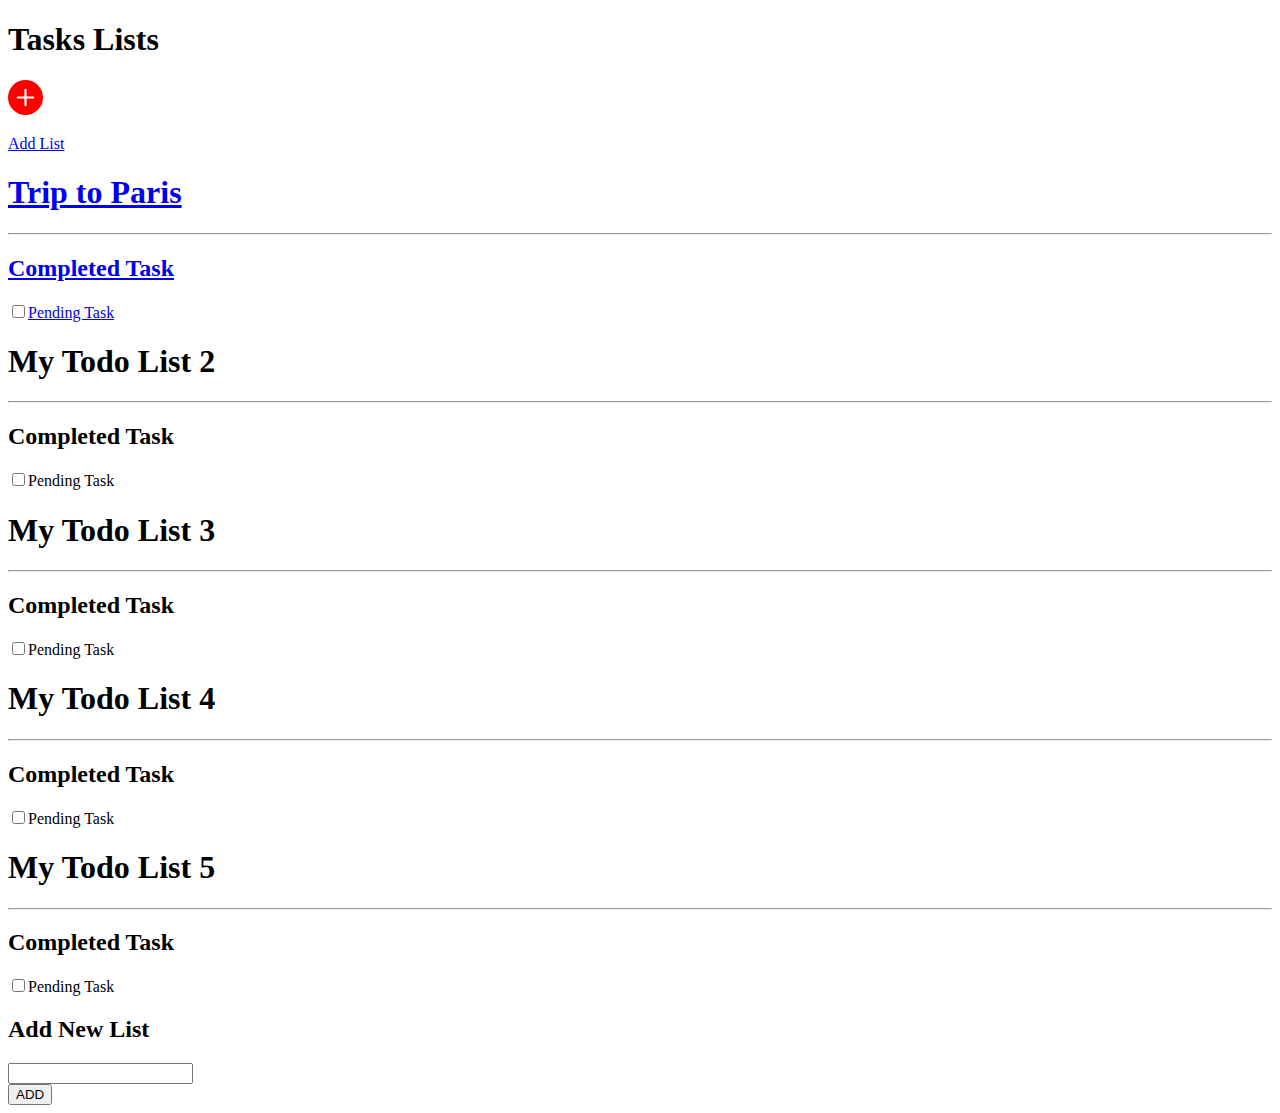
==== index.html @ 62b3f364 "Add files via upload" ====
<!DOCTYPE html>
<html lang="en">

<head>
    <meta charset="UTF-8">
    <meta http-equiv="X-UA-Compatible" content="IE=edge">
    <meta name="viewport" content="width=device-width, initial-scale=1.0">
    <link rel="stylesheet" href="./styles/index.css">
    <title>Todo-List</title>
</head>

<body>
    <div class="main-div">
        <div class="upper">
            <h1>Tasks<span> Lists</span></h1>
            <a href="#overlay">
                <div class="add-list"><svg xmlns="http://www.w3.org/2000/svg" width="35" height="35" fill="red"
                        class="bi bi-plus-circle-fill" viewBox="0 0 16 16">
                        <path
                            d="M16 8A8 8 0 1 1 0 8a8 8 0 0 1 16 0zM8.5 4.5a.5.5 0 0 0-1 0v3h-3a.5.5 0 0 0 0 1h3v3a.5.5 0 0 0 1 0v-3h3a.5.5 0 0 0 0-1h-3v-3z" />
                    </svg>
                    <p>Add List</p>
                </div>
            </a>
        </div>
        <div class="lower">
            <a href="./list.html">
                <div class="card">
                    <h1>Trip to Paris</h1>
                    <hr>
                    <h2 class="completed-task">Completed Task</h2>
                    <span><input type="checkbox" id="check-task"><label for="check-task">Pending Task</label></span>
                </div>
            </a>
            <div class="card">
                <h1>My Todo List 2</h1>
                <hr>
                <h2 class="completed-task">Completed Task</h2>
                <span><input type="checkbox" id="check-task1"><label for="check-task1">Pending Task</label></span>
            </div></a>
            <div class="card">
                <h1>My Todo List 3</h1>
                <hr>
                <h2 class="completed-task">Completed Task</h2>
                <span><input type="checkbox" id="check-task2"><label for="check-task2">Pending Task</label></span>
            </div>
            <div class="card">
                <h1>My Todo List 4</h1>
                <hr>
                <h2 class="completed-task">Completed Task</h2>
                <span><input type="checkbox" id="check-task2"><label for="check-task2">Pending Task</label></span>
            </div>
            <div class="card">
                <h1>My Todo List 5</h1>
                <hr>
                <h2 class="completed-task">Completed Task</h2>
                <span><input type="checkbox" id="check-task2"><label for="check-task2">Pending Task</label></span>
            </div>

        </div>
    </div>
    <div class="overlay" id="overlay">
        <div class="popup">
            <div class="new-list">
                <h2>Add New List</h2>
            </div>
            <div class="input"><input type="text"></div>
            <div class="add-btn"><a href="
    #"><button>ADD</button></a></div>
        </div>
    </div>
</body>

</html>
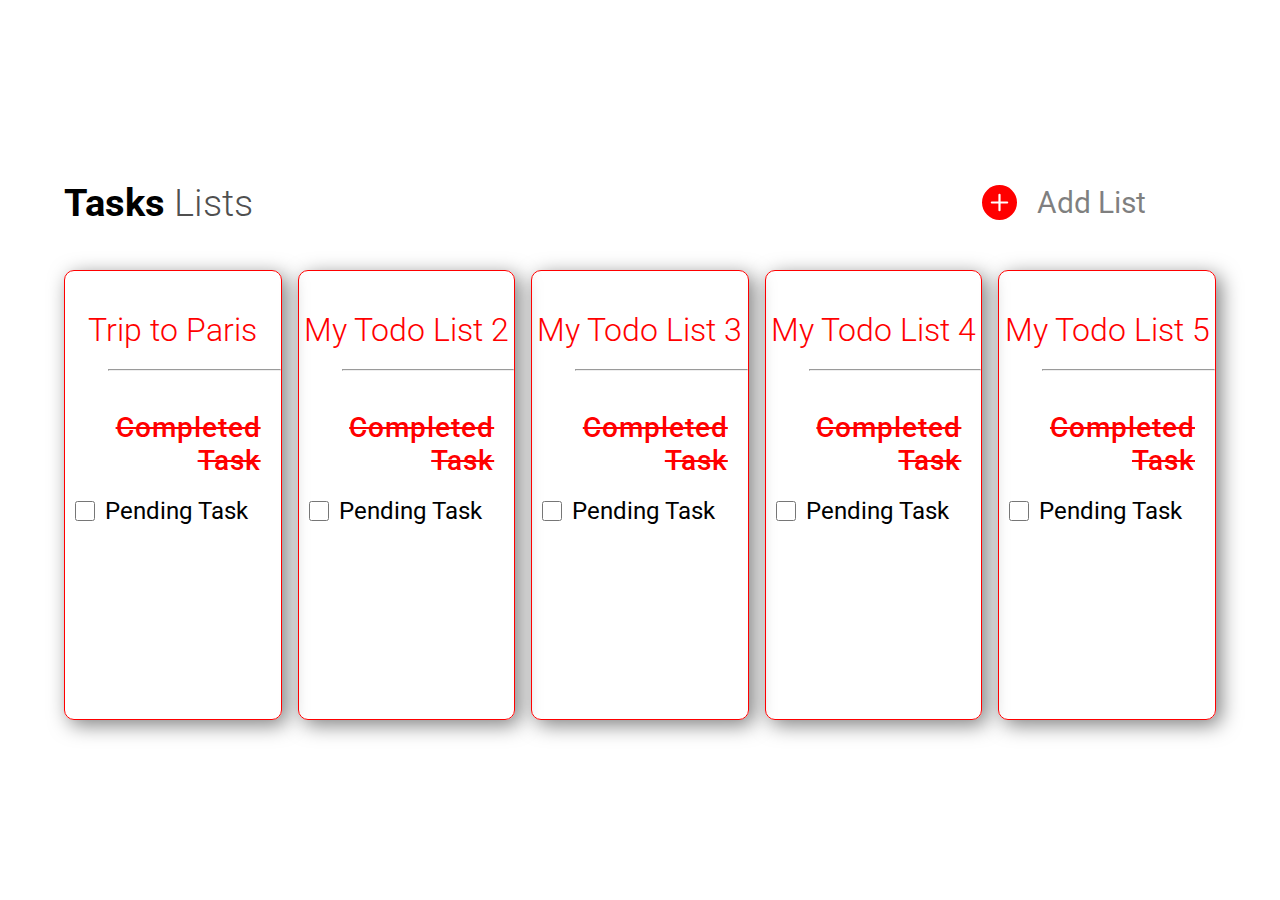
==== commit 7b747f4e: "Update index.html" ====
--- a/index.html
+++ b/index.html
@@ -5,7 +5,7 @@
     <meta charset="UTF-8">
     <meta http-equiv="X-UA-Compatible" content="IE=edge">
     <meta name="viewport" content="width=device-width, initial-scale=1.0">
-    <link rel="stylesheet" href="./styles/index.css">
+    <link rel="stylesheet" href="./index.css">
     <title>Todo-List</title>
 </head>
 
@@ -71,4 +71,4 @@
     </div>
 </body>
 
-</html>+</html>
--- a/index.css
+++ b/index.css
@@ -0,0 +1,260 @@
+@import url("https://fonts.googleapis.com/css2?family=Roboto:wght@100;300;400;500;700&display=swap");
+
+* {
+  margin: 0;
+  padding: 0;
+  box-sizing: border-box;
+  font-family: "Roboto", sans-serif;
+}
+
+body {
+  position: relative;
+  min-height: 100vh;
+  display: flex;
+  justify-content: center;
+  align-items: center;
+}
+
+.main-div {
+  height: 70vh;
+  width: 90vw;
+}
+
+.upper {
+  height: 15vh;
+  display: flex;
+  justify-content: space-between;
+  align-items: center;
+  margin-right: 70px;
+}
+
+.upper a {
+  text-decoration: none;
+}
+
+.upper h1 {
+  font-weight: 700;
+  font-size: 38px;
+}
+
+.upper span:nth-child(2) {
+  color: rgba(0, 0, 0, 0.5);
+  font-size: 30px;
+}
+
+.upper span:nth-child(1) {
+  font-weight: 300;
+  color: rgba(0, 0, 0, 0.7);
+}
+
+.upper button {
+  border: none;
+  background: transparent;
+  color: rgba(0, 0, 0, 0.5);
+}
+
+.upper .add-list {
+  font-size: 30px;
+  display: flex;
+  justify-content: center;
+  align-items: center;
+}
+
+.upper .add-list p {
+  color: rgba(0, 0, 0, 0.5);
+}
+
+.add-list svg {
+  margin-right: 20px;
+}
+
+.lower {
+  display: flex;
+  justify-content: space-between;
+}
+
+.lower a {
+  text-decoration: none;
+  cursor: pointer;
+}
+
+.lower a:visited hr {
+  color: rgba(255, 255, 255, 0);
+}
+
+.card {
+  height: 50vh;
+  width: 17vw;
+  border: 1px solid red;
+  border-radius: 10px;
+  box-shadow: 5px 5px 20px rgba(0, 0, 0, 0.5);
+  transition: transform 0.5s ease;
+}
+
+.card h1 {
+  color: red;
+  text-align: center;
+  margin: 40px 0px 20px 0px;
+  font-weight: 300;
+}
+
+.completed-task {
+  color: red;
+  text-decoration-line: line-through;
+  margin: 40px 20px 20px 0px;
+  text-align: end;
+  letter-spacing: 1px;
+  font-weight: 500;
+  font-size: 28px;
+}
+
+.card hr {
+  margin-left: 20%;
+}
+
+.card span input {
+  margin: 0px 10px;
+  height: 20px;
+  width: 20px;
+  outline: none;
+}
+
+.card span {
+  display: flex;
+  align-items: center;
+}
+
+.card span label {
+  font-size: 24px;
+  color: #000;
+}
+
+.overlay {
+  position: absolute;
+  height: 100vh;
+  width: 100vw;
+  top: 0;
+  right: 0;
+  left: 0;
+  bottom: 0;
+  background: rgba(255, 255, 255, 0.7);
+  backdrop-filter: blur(2px);
+  display: flex;
+  justify-content: center;
+  align-items: center;
+  display: none;
+}
+
+.overlay:target {
+  display: flex;
+}
+
+.popup {
+  height: 300px;
+  width: 450px;
+  border: 1px solid red;
+  border-radius: 8px;
+  background: #fff;
+  box-shadow: 5px 5px 20px rgba(0, 0, 0, 0.5);
+  display: flex;
+  justify-content: center;
+  align-items: center;
+  flex-direction: column;
+}
+
+.popup .new-list {
+  color: red;
+}
+
+.popup .input {
+  width: 80%;
+}
+
+.popup .input input {
+  padding: 15px 10px;
+  border: 1px solid red;
+  width: 100%;
+  border-radius: 8px;
+  box-shadow: 2px 2px 5px rgba(0, 0, 0, 0.5);
+  margin: 30px 0px;
+  outline: none;
+}
+
+.popup button {
+  background: red;
+  padding: 10px 40px;
+  border-radius: 25px;
+  border: none;
+  outline: none;
+  color: #fff;
+  font-size: 20px;
+  cursor: pointer;
+}
+
+/*````````````````` Media Queries ````````````````````````*/
+
+@media screen and (min-width: 240px) and (max-width: 1000px) {
+  .main-div {
+    height: 90vh;
+    width: 90vw;
+  }
+
+  .upper {
+    width: 100%;
+    display: flex;
+  }
+
+  .upper h1 {
+    font-size: 50px;
+  }
+
+  .add-list p {
+    display: none;
+  }
+
+  .lower {
+    flex-direction: column;
+  }
+
+  .card {
+    height: 10vh;
+    width: 100%;
+    display: flex;
+    justify-content: start;
+    align-items: center;
+    margin-bottom: 20px;
+    box-shadow: 2px 2px 8px rgba(0, 0, 0, 0.5);
+    border: 1px solid rgba(255, 0, 0, 0.5);
+  }
+
+  .card h1 {
+    margin: 0;
+    margin-left: 20px;
+    color: rgba(0, 0, 0, 0.8);
+    font-size: 22px;
+  }
+
+  .card span,
+  hr,
+  h2 {
+    display: none;
+  }
+
+  .add-list svg {
+    margin: 0;
+  }
+
+  .popup {
+    width: 90vw;
+    height: max-content;
+  }
+
+  .popup .new-list h2 {
+    display: block;
+    margin-top: 20px;
+  }
+
+  .popup .add-btn button {
+    margin-bottom: 20px;
+  }
+}
